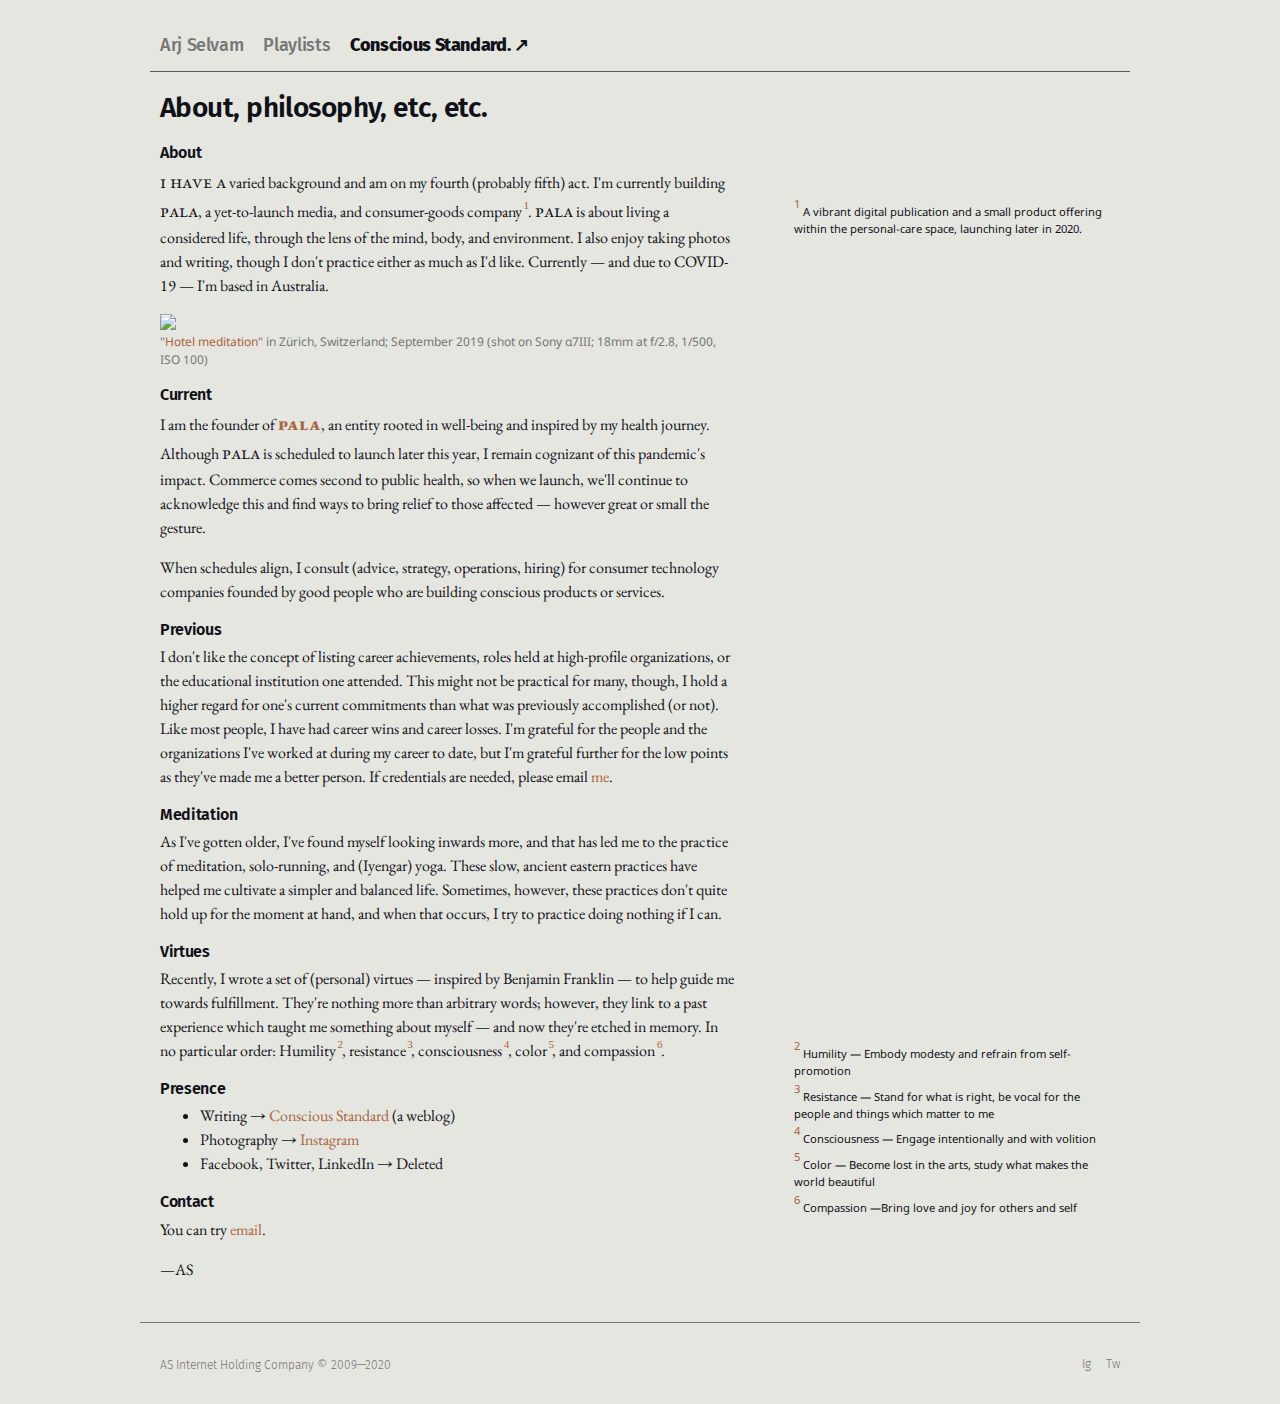
==== index.html @ a4d80524 "updated website June 2020 superscript tag v2" ====
<!DOCTYPE html>

<html>
    <head>
        <!-- Global site tag (gtag.js) - Google Analytics -->
        <script async src="https://www.googletagmanager.com/gtag/js?id=G-C7GZ02TD5Q"></script>
        <script>
            window.dataLayer = window.dataLayer || [];
            function gtag(){dataLayer.push(arguments);}
            gtag('js', new Date());
            gtag('config', 'G-C7GZ02TD5Q');
        </script>
        <meta charset="UTF-8">
        <meta name="viewport" content="width=device-width, initial-scale=1.0">
        <title>Arj Selvam — Business, Meditation, Travel, Documentation</title>
        <link rel="stylesheet" type="text/css" href="styles.css">
        <link href="https://fonts.googleapis.com/css?family=Fira+Sans:light, bold|Noto+Sans|EB+Garamond&display=swap" rel="stylesheet">
        <link rel="canonical" href="https://www.arjselvam.com/">
        <link rel="icon" type="image/png" href="favicon-16x16.png" sizes="16x16" />
        <link rel="icon" type="image/png" href="favicon-32x32.png" sizes="32x32" />
        <link rel="icon" type="image/ico" href="favicon.ico" />
        <link rel="shortcut icon" href="https://www.arjselvam.com/favicon.ico">
    </head>

    <body>
        <header>
            <div class="container">            
                <nav>
                    <a class="highlighted" href="index.html">Arj Selvam</a>
                    <a class="highlighted" href="playlists.html">Playlists</a>
                    <a href="https://www.consciousstandard.com/">Conscious Standard. ↗</a>
                </nav>
            </div>
        </header>

        <article class="container">
            <section>
                    <h1>
                        About, philosophy, etc, etc.
                    </h1> 
                    <h2>
                        About
                    </h2>      
                    <p>
                        <span class="newthought">i have a</span> varied background and am on my fourth (probably fifth) act. I'm currently building <span class="smallcaps">pala</span>, a yet-to-launch media, and consumer-goods company<label for="ref-sn-viv" class="margin-toggle sidenote-number"></label><input type="checkbox" id="ref-sn-viv" class="margin-toggle"/><span class="sidenote">A vibrant digital publication and a small product offering within the personal-care space, launching later in 2020.</span>. <span class="smallcaps">pala</span> is about living a considered life, through the lens of the mind, body, and environment. I also enjoy taking photos and writing, though I don't practice either as much as I'd like. Currently — and due to COVID-19 — I'm based in Australia.</p>
                    <p>
                        <div class="aboutimage">
                            <img src="images/A7300569.jpg">
                            <br>
                            <small class="caption">"<a href="https://youtu.be/ZL00UHZTMcU" target="_blank">Hotel meditation</a>" in Zürich, Switzerland; September 2019 (shot on Sony α7III; 18mm at f/2.8, 1/500, ISO 100)</small>
                        </div>
                    </p>
                    <h2>
                        Current
                    </h2>
                    <p>
                        I am the founder of <b><a href="https://www.instagram.com/palasystem/"><span class="smallcaps">pala</span></a></b>, an entity rooted in well-being and inspired by my health journey. Although <span class="smallcaps">pala</span> is scheduled to launch later this year, I remain cognizant of this pandemic's impact. Commerce comes second to public health, so when we launch, we'll continue to acknowledge this and find ways to bring relief to those affected — however great or small the gesture. 
                    </p>
                    <p>
                        When schedules align, I consult (advice, strategy, operations, hiring) for consumer technology companies founded by good people who are building conscious products or services.    
                    </p>
                    <h2>
                        Previous
                    </h2>
                    <p>
                        I don't like the concept of listing career achievements, roles held at high-profile organizations, or the educational institution one attended. This might not be practical for many, though, I hold a higher regard for one's current commitments than what was previously accomplished (or not). Like most people, I have had career wins and career losses. I'm grateful for the people and the organizations I've worked at during my career to date, but I'm grateful further for the low points as they've made me a better person. If credentials are needed, please email <a href="mailto:arj+cv@arjselvam.com">me</a>.
                    </p>
                    <h2>
                        Meditation
                    </h2>
                    <p>
                        As I've gotten older, I've found myself looking inwards more, and that has led me to the practice of meditation, solo-running, and (Iyengar) yoga. These slow, ancient eastern practices have helped me cultivate a simpler and balanced life. Sometimes, however, these practices don't quite hold up for the moment at hand, and when that occurs, I try to practice doing nothing if I can.
                    </p>
                    <h2>
                        Virtues
                    </h2>
                    <p>
                        Recently, I wrote a set of (personal) virtues — inspired by Benjamin Franklin — to help guide me towards fulfillment. They're nothing more than arbitrary words; however, they link to a past experience which taught me something about myself — and now they're etched in memory. In no particular order: Humility<label for="ref-sn-viv" class="margin-toggle sidenote-number"></label><input type="checkbox" id="ref-sn-viv" class="margin-toggle"/><span class="sidenote">Humility — Embody modesty and refrain from self-promotion</span>, resistance<label for="ref-sn-viv" class="margin-toggle sidenote-number"></label><input type="checkbox" id="ref-sn-viv" class="margin-toggle"/><span class="sidenote">Resistance — Stand for what is right, be vocal for the people and things which matter to me</span>, consciousness<label for="ref-sn-viv" class="margin-toggle sidenote-number"></label><input type="checkbox" id="ref-sn-viv" class="margin-toggle"/><span class="sidenote">Consciousness — Engage intentionally and with volition</span>, color<label for="ref-sn-viv" class="margin-toggle sidenote-number"></label><input type="checkbox" id="ref-sn-viv" class="margin-toggle"/><span class="sidenote">Color — Become lost in the arts, study what makes the world beautiful</span>, and compassion<label for="ref-sn-viv" class="margin-toggle sidenote-number"></label><input type="checkbox" id="ref-sn-viv" class="margin-toggle"/><span class="sidenote">Compassion —Bring love and joy for others and self</span>.
                    </p>
                    <h2>
                        Presence
                    </h2>
                    <p>
                        
                        <ul>
                            <li>
                                Writing → <a href="https://consciousstandard.com/">Conscious Standard</a> (a weblog)
                            </li>
                            <li>
                                Photography → <a href="https://www.instagram.com/arj.s">Instagram</a>
                            </li>
                            <li>
                                Facebook, Twitter, LinkedIn → Deleted
                            </li>
                        </ul>
                    </p>
                    <h2>
                        Contact
                    </h2>
                    <p>
                        You can try <a href="mailto:arj@arjselvam.com">email</a>.
                    </p>
                    <p>
                        —AS
                    </p>
                        <br>
                    </p>
            </section>
        </article>
        <footer class="container">
            <p>
                AS Internet Holding Company <span class="copyright">&copy;</span> 2009—2020
            </p>
            <nav>
                <a href="https://www.instagram.com/arj.s/">Ig</a>
                <a href="https://twitter.com/pala_system">Tw</a>
            </nav>
        </footer>
    </body>
</html>
---- styles.css ----
body {
    font-family: 'EB Garamond', serif;
    font-size: 16px;
    font-weight: light;
    color: #111118;
    line-height: 1.5;
    background-color: #e5e6e0;
    /* display: inline-block; */
    text-align: left;
    counter-reset: sidenote-counter; 
}

header .container {
    display: flex;
    /* flex-direction: column; */
    justify-content: space-between;
    align-items: center;
    font-family: -apple-system, BlinkMacSystemFont, "Segoe UI", "Roboto", "Oxygen", "Ubuntu", "Cantarell", "Fira Sans", "Droid Sans", "Helvetica Neue", sans-serif;
    font-size: 18px;
    color: #767676;
    padding: 0px 20px 12px 0px;
    max-width: 960px;
    margin-left: auto;  
    margin-right: auto;
    text-decoration: none;
    /* text-transform: uppercase; */
    border-bottom: solid 1px #58585D; 
}

.container {
    padding-left: 20px;
    padding-right: 20px;
    max-width: 960px;
    margin-left: auto;  
    margin-right: auto; 
}

/* header h1 {
    font-family: 'Noto Serif', serif;
    font-size: 28px;
    /* text-transform: uppercase; */

nav .highlighted {
    color: #767676;
    font-weight: 500;
}


header nav a {
    /* font-family: 'Fira Sans', sans-serif; */
    text-decoration: none;
    font-family: -apple-system, BlinkMacSystemFont, "Segoe UI", "Roboto", "Oxygen", "Ubuntu", "Cantarell", "Fira Sans", "Droid Sans", "Helvetica Neue", sans-serif;
    font-weight: 800;
    font-size: 18px;
    letter-spacing: -0.02em;
    line-height: 1.2;
    -webkit-font-smoothing: antialiased;
    /* text-transform: uppercase; */
    color: #111118;
    margin-left: 10px;
    margin-right: 5px;
}

header nav a:hover, a:visited {
    text-decoration: none;
    border-bottom: solid 2px #A9653C; 
}

br {
    line-height: 50%;
 }

section > * {
    width: 60%;
}

h1 {
    font-family: -apple-system, BlinkMacSystemFont, "Segoe UI", "Roboto", "Oxygen", "Ubuntu", "Cantarell", "Fira Sans", "Droid Sans", "Helvetica Neue", sans-serif;
    font-weight: 600;
    font-size: 28px;
    letter-spacing: -0.02em;
    line-height: 1.2;
}

h2 {
    font-family: -apple-system, BlinkMacSystemFont, "Segoe UI", "Roboto", "Oxygen", "Ubuntu", "Cantarell", "Fira Sans", "Droid Sans", "Helvetica Neue", sans-serif;
    font-weight: 600;
    font-size: 16px;
    letter-spacing: -0.02em;
    line-height: 1.2;
    margin-bottom: -10px;
}

h3 {
    font-family: -apple-system, BlinkMacSystemFont, "Segoe UI", "Roboto", "Oxygen", "Ubuntu", "Cantarell", "Fira Sans", "Droid Sans", "Helvetica Neue", sans-serif;
    font-weight: 600;
    font-size: 16px;
    letter-spacing: -0.02em;
    line-height: 1.2;
}

section a {
    text-decoration: none;
    color: #A9653C; 
}

section a:hover {
        border-bottom: solid 2px #A9653C; 
}

.sidenote a:hover {
         border-bottom: solid 1px #A9653C; 
}

/* Caption, sidenotes, margin notes, figures */

img {
    max-width: 98%;
    /* box-shadow: 0 4px 8px 0 rgba(0, 0, 0, 0.2); */
}

.aboutimage img {
    margin-bottom: 3px;
}

.quote {
    font-family: 'Noto Sans', sans-serif; 
    font-size: .7rem;
    line-height: .9;
    vertical-align: baseline;
    color: #767676;
}

/* .aboutimage {
    max-width: 65%;
} */

.caption {
        font-family: 'Noto Sans', sans-serif; 
        font-size: .75rem;
        line-height: 1.5;
        vertical-align: baseline;
        color: #767676;
}

.sidenote,
.marginnote {
    float: right;
    clear: right;
    margin-right: -65%;
    width: 55%;
    margin-top: 7px;
    margin-bottom: 0;
    padding-bottom: 2px;
    font-family: 'Noto Sans', sans-serif; 
    font-size: .7rem;
    line-height: 1.5;
    vertical-align: baseline;
    position: relative; 
}

.sidenote-number {
    counter-increment: sidenote-counter; 
}

.sidenote-number:after,
.sidenote:before {
    font-family: 'Noto Serif', serif;
    color: #A9653C; 
    position: relative;
    vertical-align: baseline; 
}

.sidenote-number:after {
    content: counter(sidenote-counter);
    font-size: .7rem;
    top: -0.5rem;
    left: 0.1rem; 
}

.sidenote:before {
    content: counter(sidenote-counter) " ";
    font-family: 'Noto Sans', sans-serif; 
    font-size: .7rem;
    top: -0.5rem; 
}

blockquote .sidenote,
blockquote .marginnote {
    margin-right: -82%;
    min-width: 59%;
    text-align: left; 
}

div.fullwidth {
    width: 100%;
    max-width: 960px;
}

.fullwidth {
    max-width: 90%;
    clear:both; 
}

span.newthought {
    font-variant: small-caps;
    font-size: 1.2em; 
}

span.smallcaps {
    font-variant: small-caps;
    font-size: 1.2em; 
}

input.margin-toggle {
    display: none; 
}

label.sidenote-number {
    display: inline; 
}

label.margin-toggle:not(.sidenote-number) {
    display: none; 
}

/*  Playlist */

.month {
    display: flex;
    flex-direction: column;
    justify-content: space-between;
    align-items: center;
    margin-top: 25px;
}

.music h3 {
    color: #767676;
}

.artwork img {
    max-width:  360px;
    margin-bottom: -5px;
    box-shadow: 0 4px 8px 0 rgba(0, 0, 0, 0.2);
}

.summary {
    max-width: 400px;
    margin-top:  -5px;
}

.tracklist {
    font-size: .7rem;
    line-height: 1;
    vertical-align: baseline;
    margin-top: 12px;
    margin-bottom: 7px;
    box-shadow: 0 4px 8px 0 rgba(0, 0, 0, 0.2);
}

/* Footer */

footer {
    overflow: hidden;
    font-family: 'Fira Sans', sans-serif;
    font-size: 12px;
    font-weight: 300;
    color: #767676;
    border-top: solid 1px #767676;  
    padding-top:20px;
    padding-bottom: 10px;
}

footer p {
    float: left;
}

footer nav {
    float:right;
    margin-top: 12px;
}

footer nav a {
    text-decoration: none;
    color: #767676;
    margin-left: 12px;
}

footer nav a:hover {
    border-bottom: solid 2px #A9653C;
    padding-bottom: 1px;
}

footer .copyright {
    font-size: 13px;
}

/* Media queries for mobile */

@media (max-width: 480px) {

header .container {
    justify-content: flex-start;
    padding: 0 20px 12px 10px;
}

header nav a {        
    font-size: 16px;
    margin-left: 10px;    
}

h1 {
    font-size: 16px;
}

h2 {
    font-size: 16px;
}

h3 {
    font-size: 16px;
}

section > * {
    width: 100%;
}

.sidenote,
.marginnote {
    display: none;
}

br {
    line-height: 30%;
 }

 .artwork img {
    margin-bottom: -12px;
}

.caption {
    font-size: .7rem;
    line-height: 1;
    vertical-align: baseline;
    color: #767676;
}

}
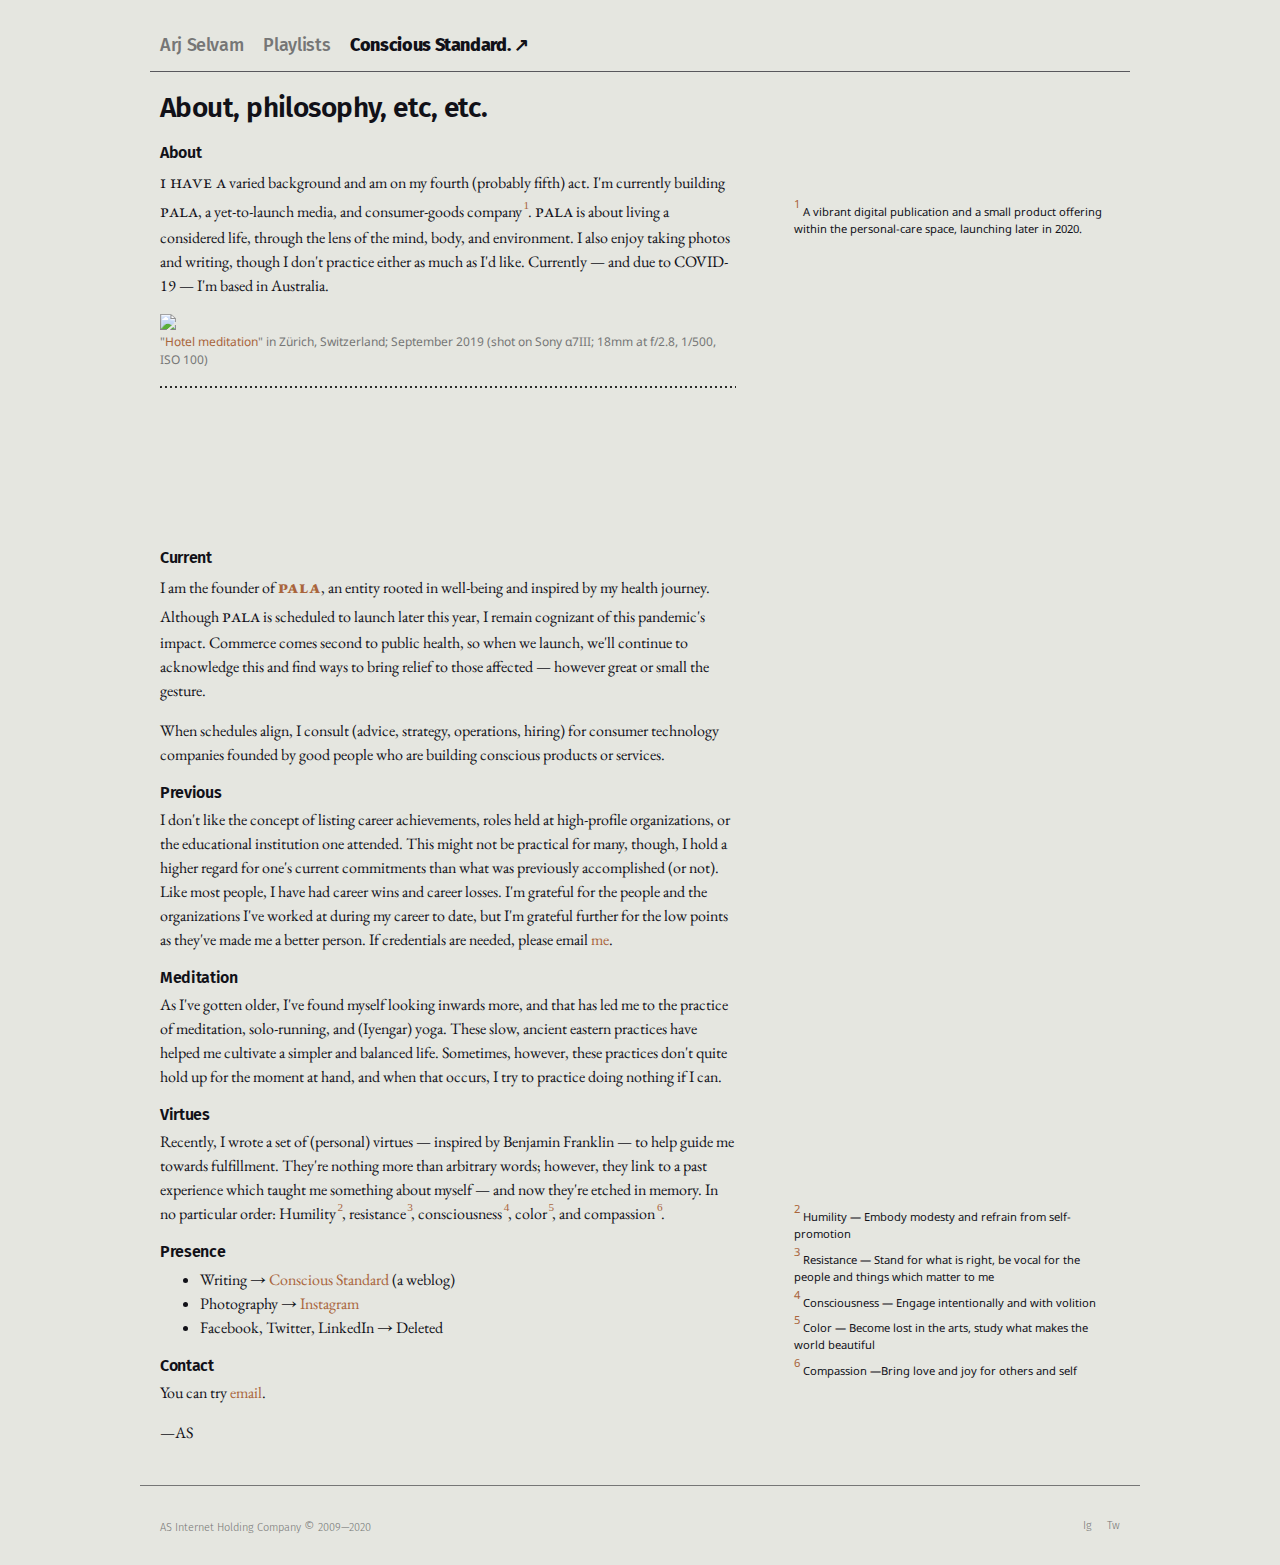
==== commit 0eb40444: "updated website June 22, svg" ====
--- a/index.html
+++ b/index.html
@@ -50,6 +50,7 @@
                             <small class="caption">"<a href="https://youtu.be/ZL00UHZTMcU" target="_blank">Hotel meditation</a>" in Zürich, Switzerland; September 2019 (shot on Sony α7III; 18mm at f/2.8, 1/500, ISO 100)</small>
                         </div>
                     </p>
+                    <svg class="nav-svg"><line x1="1" x2="1250" y1="2" y2="2" stroke="#000000" stroke-width="2.2" stroke-linecap="round" stroke-dasharray="0.00001, 5"/></svg>
                     <h2>
                         Current
                     </h2>
--- a/styles.css
+++ b/styles.css
@@ -263,7 +263,7 @@
 footer {
     overflow: hidden;
     font-family: 'Fira Sans', sans-serif;
-    font-size: 12px;
+    font-size: 11px;
     font-weight: 300;
     color: #767676;
     border-top: solid 1px #767676;  
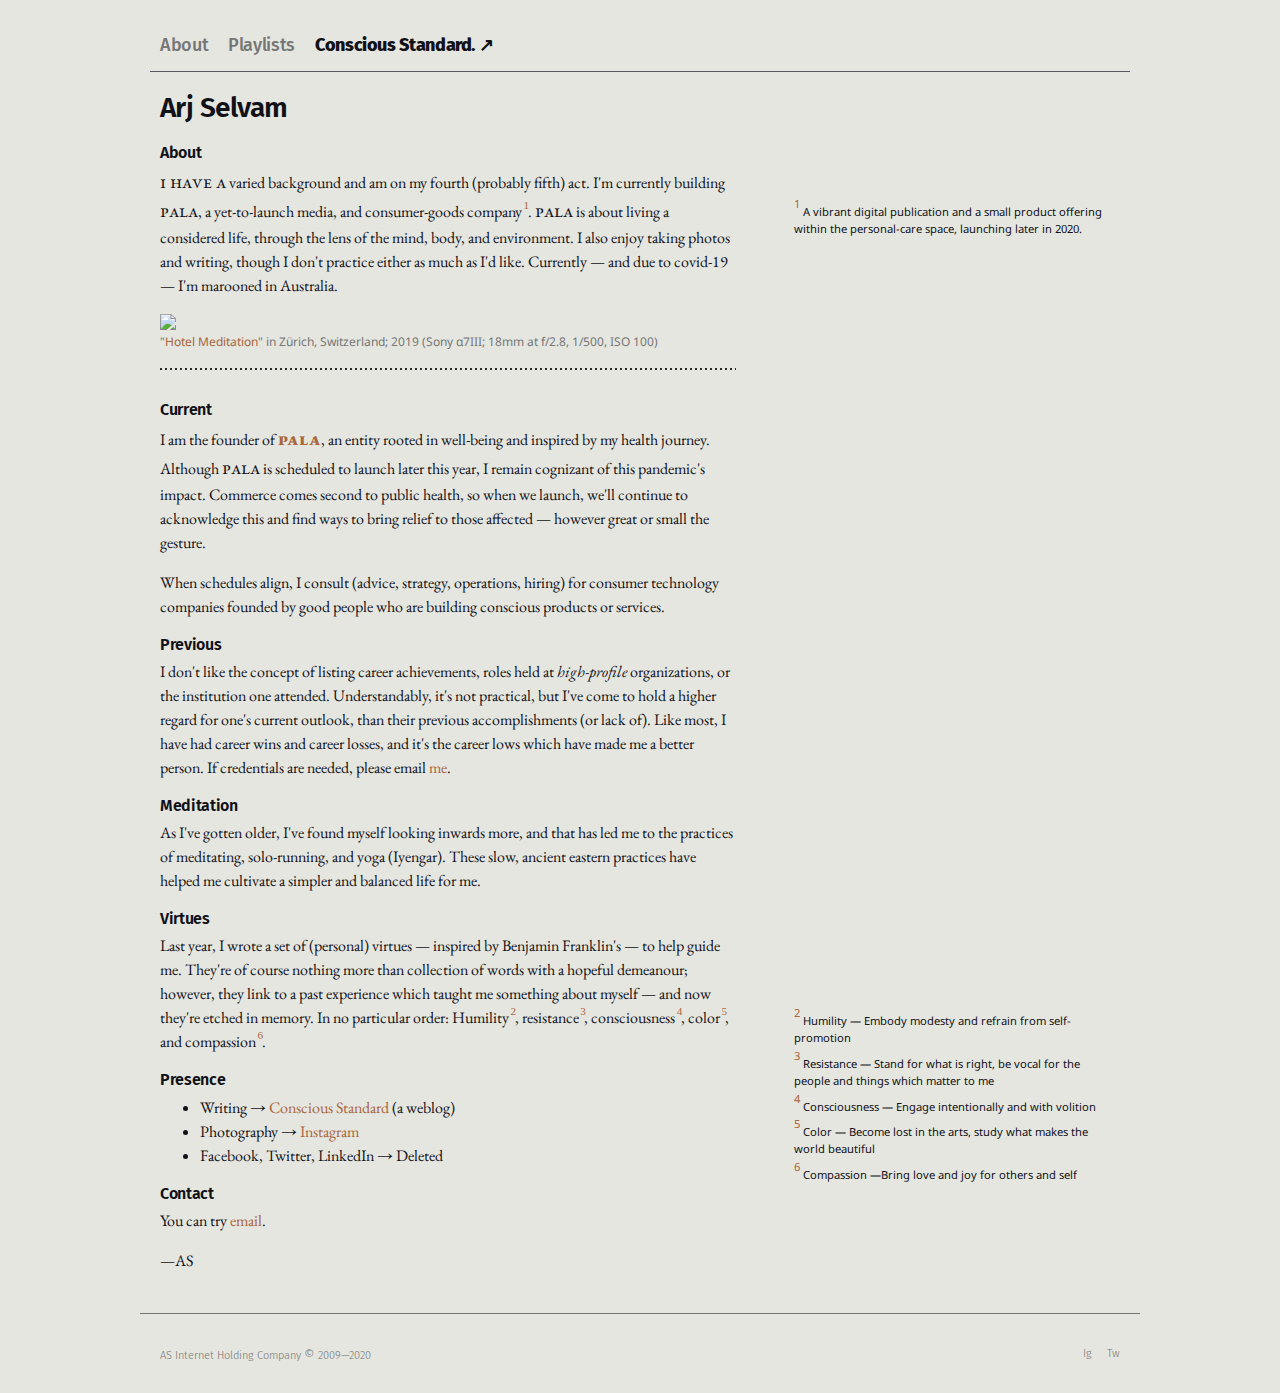
==== commit 5c1322ed: "updated website June 22, nav" ====
--- a/index.html
+++ b/index.html
@@ -26,7 +26,7 @@
         <header>
             <div class="container">            
                 <nav>
-                    <a class="highlighted" href="index.html">Arj Selvam</a>
+                    <a class="highlighted" href="index.html">About</a>
                     <a class="highlighted" href="playlists.html">Playlists</a>
                     <a href="https://www.consciousstandard.com/">Conscious Standard. ↗</a>
                 </nav>
@@ -36,18 +36,18 @@
         <article class="container">
             <section>
                     <h1>
-                        About, philosophy, etc, etc.
+                        Arj Selvam
                     </h1> 
                     <h2>
                         About
                     </h2>      
                     <p>
-                        <span class="newthought">i have a</span> varied background and am on my fourth (probably fifth) act. I'm currently building <span class="smallcaps">pala</span>, a yet-to-launch media, and consumer-goods company<label for="ref-sn-viv" class="margin-toggle sidenote-number"></label><input type="checkbox" id="ref-sn-viv" class="margin-toggle"/><span class="sidenote">A vibrant digital publication and a small product offering within the personal-care space, launching later in 2020.</span>. <span class="smallcaps">pala</span> is about living a considered life, through the lens of the mind, body, and environment. I also enjoy taking photos and writing, though I don't practice either as much as I'd like. Currently — and due to COVID-19 — I'm based in Australia.</p>
+                        <span class="newthought">i have a</span> varied background and am on my fourth (probably fifth) act. I'm currently building <span class="smallcaps">pala</span>, a yet-to-launch media, and consumer-goods company<label for="ref-sn-viv" class="margin-toggle sidenote-number"></label><input type="checkbox" id="ref-sn-viv" class="margin-toggle"/><span class="sidenote">A vibrant digital publication and a small product offering within the personal-care space, launching later in 2020.</span>. <span class="smallcaps">pala</span> is about living a considered life, through the lens of the mind, body, and environment. I also enjoy taking photos and writing, though I don't practice either as much as I'd like. Currently — and due to covid-19 — I'm marooned in Australia.</p>
                     <p>
                         <div class="aboutimage">
                             <img src="images/A7300569.jpg">
                             <br>
-                            <small class="caption">"<a href="https://youtu.be/ZL00UHZTMcU" target="_blank">Hotel meditation</a>" in Zürich, Switzerland; September 2019 (shot on Sony α7III; 18mm at f/2.8, 1/500, ISO 100)</small>
+                            <small class="caption">"<a href="https://youtu.be/ZL00UHZTMcU" target="_blank">Hotel Meditation</a>" in Zürich, Switzerland; 2019 (Sony α7III; 18mm at f/2.8, 1/500, ISO 100)</small>
                         </div>
                     </p>
                     <svg class="nav-svg"><line x1="1" x2="1250" y1="2" y2="2" stroke="#000000" stroke-width="2.2" stroke-linecap="round" stroke-dasharray="0.00001, 5"/></svg>
@@ -64,19 +64,19 @@
                         Previous
                     </h2>
                     <p>
-                        I don't like the concept of listing career achievements, roles held at high-profile organizations, or the educational institution one attended. This might not be practical for many, though, I hold a higher regard for one's current commitments than what was previously accomplished (or not). Like most people, I have had career wins and career losses. I'm grateful for the people and the organizations I've worked at during my career to date, but I'm grateful further for the low points as they've made me a better person. If credentials are needed, please email <a href="mailto:arj+cv@arjselvam.com">me</a>.
+                        I don't like the concept of listing career achievements, roles held at <em>high-profile</em> organizations, or the institution one attended. Understandably, it's not practical, but I've come to hold a higher regard for one's current outlook, than their previous accomplishments (or lack of). Like most, I have had career wins and career losses, and it's the career lows which have made me a better person. If credentials are needed, please email <a href="mailto:arj+cv@arjselvam.com">me</a>.
                     </p>
                     <h2>
                         Meditation
                     </h2>
                     <p>
-                        As I've gotten older, I've found myself looking inwards more, and that has led me to the practice of meditation, solo-running, and (Iyengar) yoga. These slow, ancient eastern practices have helped me cultivate a simpler and balanced life. Sometimes, however, these practices don't quite hold up for the moment at hand, and when that occurs, I try to practice doing nothing if I can.
+                        As I've gotten older, I've found myself looking inwards more, and that has led me to the practices of meditating, solo-running, and yoga (Iyengar). These slow, ancient eastern practices have helped me cultivate a simpler and balanced life  for me.
                     </p>
                     <h2>
                         Virtues
                     </h2>
                     <p>
-                        Recently, I wrote a set of (personal) virtues — inspired by Benjamin Franklin — to help guide me towards fulfillment. They're nothing more than arbitrary words; however, they link to a past experience which taught me something about myself — and now they're etched in memory. In no particular order: Humility<label for="ref-sn-viv" class="margin-toggle sidenote-number"></label><input type="checkbox" id="ref-sn-viv" class="margin-toggle"/><span class="sidenote">Humility — Embody modesty and refrain from self-promotion</span>, resistance<label for="ref-sn-viv" class="margin-toggle sidenote-number"></label><input type="checkbox" id="ref-sn-viv" class="margin-toggle"/><span class="sidenote">Resistance — Stand for what is right, be vocal for the people and things which matter to me</span>, consciousness<label for="ref-sn-viv" class="margin-toggle sidenote-number"></label><input type="checkbox" id="ref-sn-viv" class="margin-toggle"/><span class="sidenote">Consciousness — Engage intentionally and with volition</span>, color<label for="ref-sn-viv" class="margin-toggle sidenote-number"></label><input type="checkbox" id="ref-sn-viv" class="margin-toggle"/><span class="sidenote">Color — Become lost in the arts, study what makes the world beautiful</span>, and compassion<label for="ref-sn-viv" class="margin-toggle sidenote-number"></label><input type="checkbox" id="ref-sn-viv" class="margin-toggle"/><span class="sidenote">Compassion —Bring love and joy for others and self</span>.
+                        Last year, I wrote a set of (personal) virtues — inspired by Benjamin Franklin's — to help guide me. They're of course nothing more than collection of words with a hopeful demeanour; however, they link to a past experience which taught me something about myself — and now they're etched in memory. In no particular order: Humility<label for="ref-sn-viv" class="margin-toggle sidenote-number"></label><input type="checkbox" id="ref-sn-viv" class="margin-toggle"/><span class="sidenote">Humility — Embody modesty and refrain from self-promotion</span>, resistance<label for="ref-sn-viv" class="margin-toggle sidenote-number"></label><input type="checkbox" id="ref-sn-viv" class="margin-toggle"/><span class="sidenote">Resistance — Stand for what is right, be vocal for the people and things which matter to me</span>, consciousness<label for="ref-sn-viv" class="margin-toggle sidenote-number"></label><input type="checkbox" id="ref-sn-viv" class="margin-toggle"/><span class="sidenote">Consciousness — Engage intentionally and with volition</span>, color<label for="ref-sn-viv" class="margin-toggle sidenote-number"></label><input type="checkbox" id="ref-sn-viv" class="margin-toggle"/><span class="sidenote">Color — Become lost in the arts, study what makes the world beautiful</span>, and compassion<label for="ref-sn-viv" class="margin-toggle sidenote-number"></label><input type="checkbox" id="ref-sn-viv" class="margin-toggle"/><span class="sidenote">Compassion —Bring love and joy for others and self</span>.
                     </p>
                     <h2>
                         Presence
--- a/styles.css
+++ b/styles.css
@@ -115,7 +115,7 @@
 /* Caption, sidenotes, margin notes, figures */
 
 img {
-    max-width: 98%;
+    max-width: 66.667%;
     /* box-shadow: 0 4px 8px 0 rgba(0, 0, 0, 0.2); */
 }
 
@@ -141,6 +141,10 @@
         line-height: 1.5;
         vertical-align: baseline;
         color: #767676;
+}
+
+svg {
+    height: 20px;
 }
 
 .sidenote,
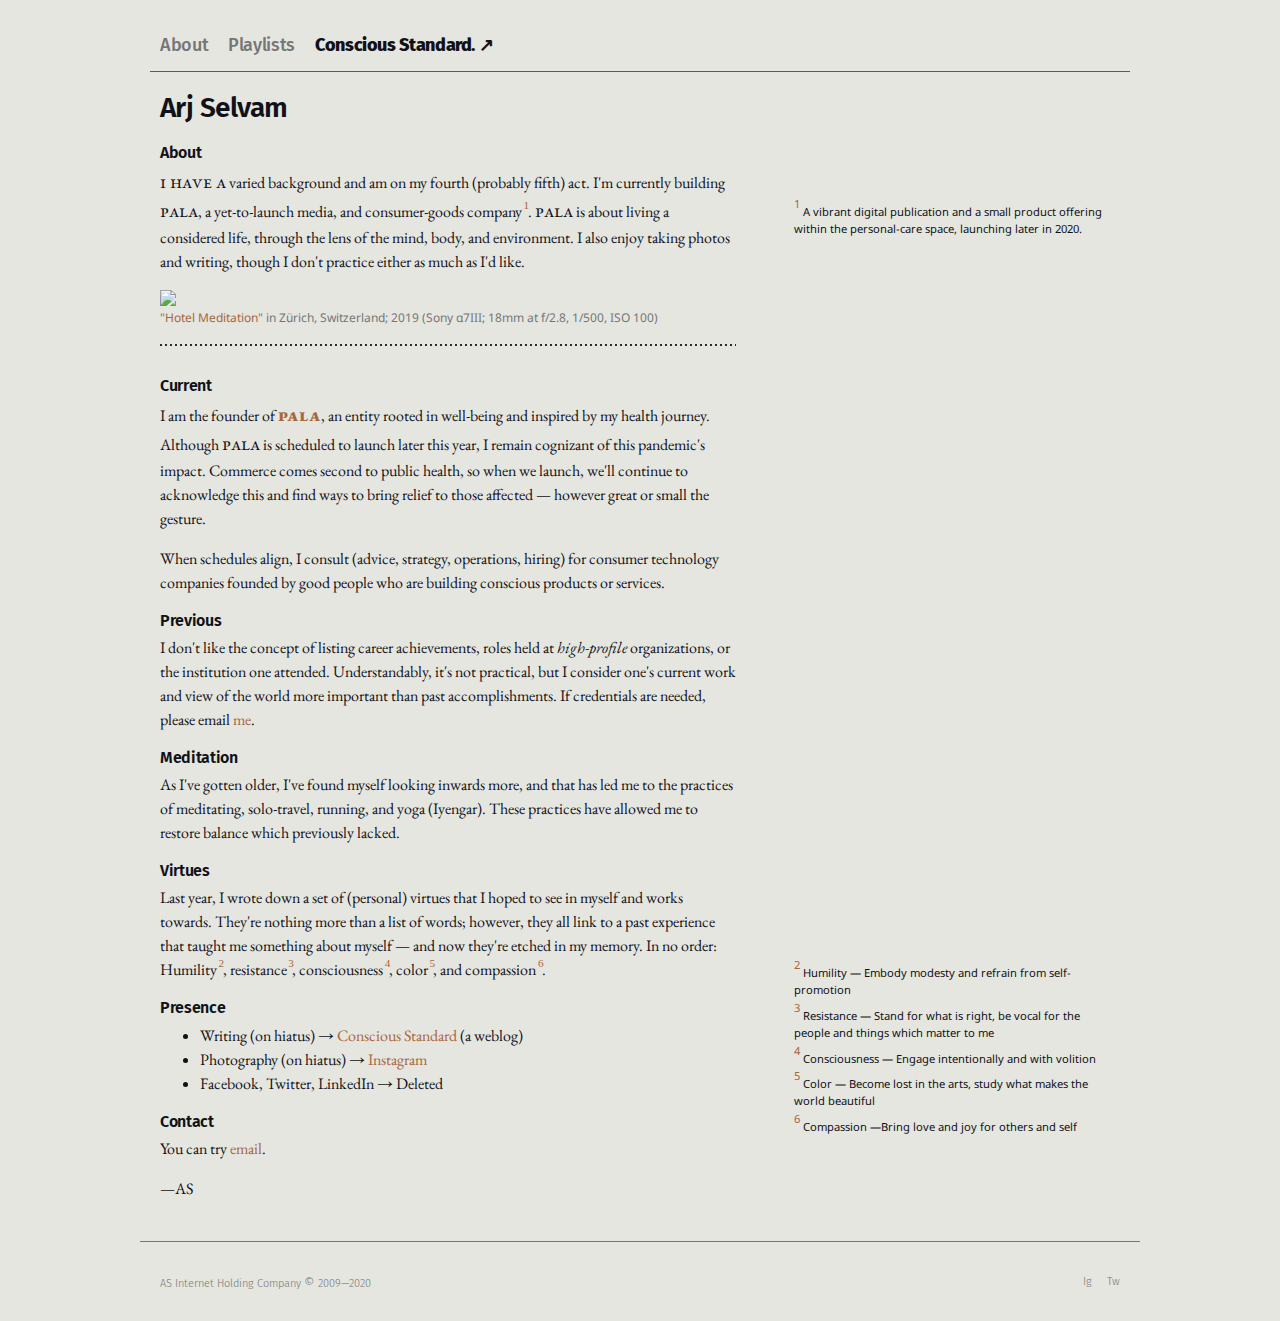
==== commit 817b5d0c: "updated website bio July 23" ====
--- a/index.html
+++ b/index.html
@@ -42,10 +42,10 @@
                         About
                     </h2>      
                     <p>
-                        <span class="newthought">i have a</span> varied background and am on my fourth (probably fifth) act. I'm currently building <span class="smallcaps">pala</span>, a yet-to-launch media, and consumer-goods company<label for="ref-sn-viv" class="margin-toggle sidenote-number"></label><input type="checkbox" id="ref-sn-viv" class="margin-toggle"/><span class="sidenote">A vibrant digital publication and a small product offering within the personal-care space, launching later in 2020.</span>. <span class="smallcaps">pala</span> is about living a considered life, through the lens of the mind, body, and environment. I also enjoy taking photos and writing, though I don't practice either as much as I'd like. Currently — and due to covid-19 — I'm marooned in Australia.</p>
+                        <span class="newthought">i have a</span> varied background and am on my fourth (probably fifth) act. I'm currently building <span class="smallcaps">pala</span>, a yet-to-launch media, and consumer-goods company<label for="ref-sn-viv" class="margin-toggle sidenote-number"></label><input type="checkbox" id="ref-sn-viv" class="margin-toggle"/><span class="sidenote">A vibrant digital publication and a small product offering within the personal-care space, launching later in 2020.</span>. <span class="smallcaps">pala</span> is about living a considered life, through the lens of the mind, body, and environment. I also enjoy taking photos and writing, though I don't practice either as much as I'd like.</p>
                     <p>
                         <div class="aboutimage">
-                            <img src="images/A7300569.jpg">
+                            <img src="images/A7300254-2.jpg">
                             <br>
                             <small class="caption">"<a href="https://youtu.be/ZL00UHZTMcU" target="_blank">Hotel Meditation</a>" in Zürich, Switzerland; 2019 (Sony α7III; 18mm at f/2.8, 1/500, ISO 100)</small>
                         </div>
@@ -64,19 +64,19 @@
                         Previous
                     </h2>
                     <p>
-                        I don't like the concept of listing career achievements, roles held at <em>high-profile</em> organizations, or the institution one attended. Understandably, it's not practical, but I've come to hold a higher regard for one's current outlook, than their previous accomplishments (or lack of). Like most, I have had career wins and career losses, and it's the career lows which have made me a better person. If credentials are needed, please email <a href="mailto:arj+cv@arjselvam.com">me</a>.
+                        I don't like the concept of listing career achievements, roles held at <em>high-profile</em> organizations, or the institution one attended. Understandably, it's not practical, but I consider one's current work and view of the world more important than past accomplishments. If credentials are needed, please email <a href="mailto:arj+cv@arjselvam.com">me</a>.
                     </p>
                     <h2>
                         Meditation
                     </h2>
                     <p>
-                        As I've gotten older, I've found myself looking inwards more, and that has led me to the practices of meditating, solo-running, and yoga (Iyengar). These slow, ancient eastern practices have helped me cultivate a simpler and balanced life  for me.
+                        As I've gotten older, I've found myself looking inwards more, and that has led me to the practices of meditating, solo-travel, running, and yoga (Iyengar). These practices have allowed me to restore balance which previously lacked.
                     </p>
                     <h2>
                         Virtues
                     </h2>
                     <p>
-                        Last year, I wrote a set of (personal) virtues — inspired by Benjamin Franklin's — to help guide me. They're of course nothing more than collection of words with a hopeful demeanour; however, they link to a past experience which taught me something about myself — and now they're etched in memory. In no particular order: Humility<label for="ref-sn-viv" class="margin-toggle sidenote-number"></label><input type="checkbox" id="ref-sn-viv" class="margin-toggle"/><span class="sidenote">Humility — Embody modesty and refrain from self-promotion</span>, resistance<label for="ref-sn-viv" class="margin-toggle sidenote-number"></label><input type="checkbox" id="ref-sn-viv" class="margin-toggle"/><span class="sidenote">Resistance — Stand for what is right, be vocal for the people and things which matter to me</span>, consciousness<label for="ref-sn-viv" class="margin-toggle sidenote-number"></label><input type="checkbox" id="ref-sn-viv" class="margin-toggle"/><span class="sidenote">Consciousness — Engage intentionally and with volition</span>, color<label for="ref-sn-viv" class="margin-toggle sidenote-number"></label><input type="checkbox" id="ref-sn-viv" class="margin-toggle"/><span class="sidenote">Color — Become lost in the arts, study what makes the world beautiful</span>, and compassion<label for="ref-sn-viv" class="margin-toggle sidenote-number"></label><input type="checkbox" id="ref-sn-viv" class="margin-toggle"/><span class="sidenote">Compassion —Bring love and joy for others and self</span>.
+                        Last year, I wrote down a set of (personal) virtues that I hoped to see in myself and works towards. They're nothing more than a list of words; however, they all link to a past experience that taught me something about myself — and now they're etched in my memory. In no order: Humility<label for="ref-sn-viv" class="margin-toggle sidenote-number"></label><input type="checkbox" id="ref-sn-viv" class="margin-toggle"/><span class="sidenote">Humility — Embody modesty and refrain from self-promotion</span>, resistance<label for="ref-sn-viv" class="margin-toggle sidenote-number"></label><input type="checkbox" id="ref-sn-viv" class="margin-toggle"/><span class="sidenote">Resistance — Stand for what is right, be vocal for the people and things which matter to me</span>, consciousness<label for="ref-sn-viv" class="margin-toggle sidenote-number"></label><input type="checkbox" id="ref-sn-viv" class="margin-toggle"/><span class="sidenote">Consciousness — Engage intentionally and with volition</span>, color<label for="ref-sn-viv" class="margin-toggle sidenote-number"></label><input type="checkbox" id="ref-sn-viv" class="margin-toggle"/><span class="sidenote">Color — Become lost in the arts, study what makes the world beautiful</span>, and compassion<label for="ref-sn-viv" class="margin-toggle sidenote-number"></label><input type="checkbox" id="ref-sn-viv" class="margin-toggle"/><span class="sidenote">Compassion —Bring love and joy for others and self</span>.
                     </p>
                     <h2>
                         Presence
@@ -85,10 +85,10 @@
                         
                         <ul>
                             <li>
-                                Writing → <a href="https://consciousstandard.com/">Conscious Standard</a> (a weblog)
+                                Writing (on hiatus) → <a href="https://consciousstandard.com/">Conscious Standard</a> (a weblog)
                             </li>
                             <li>
-                                Photography → <a href="https://www.instagram.com/arj.s">Instagram</a>
+                                Photography (on hiatus) → <a href="https://www.instagram.com/arj.s">Instagram</a>
                             </li>
                             <li>
                                 Facebook, Twitter, LinkedIn → Deleted
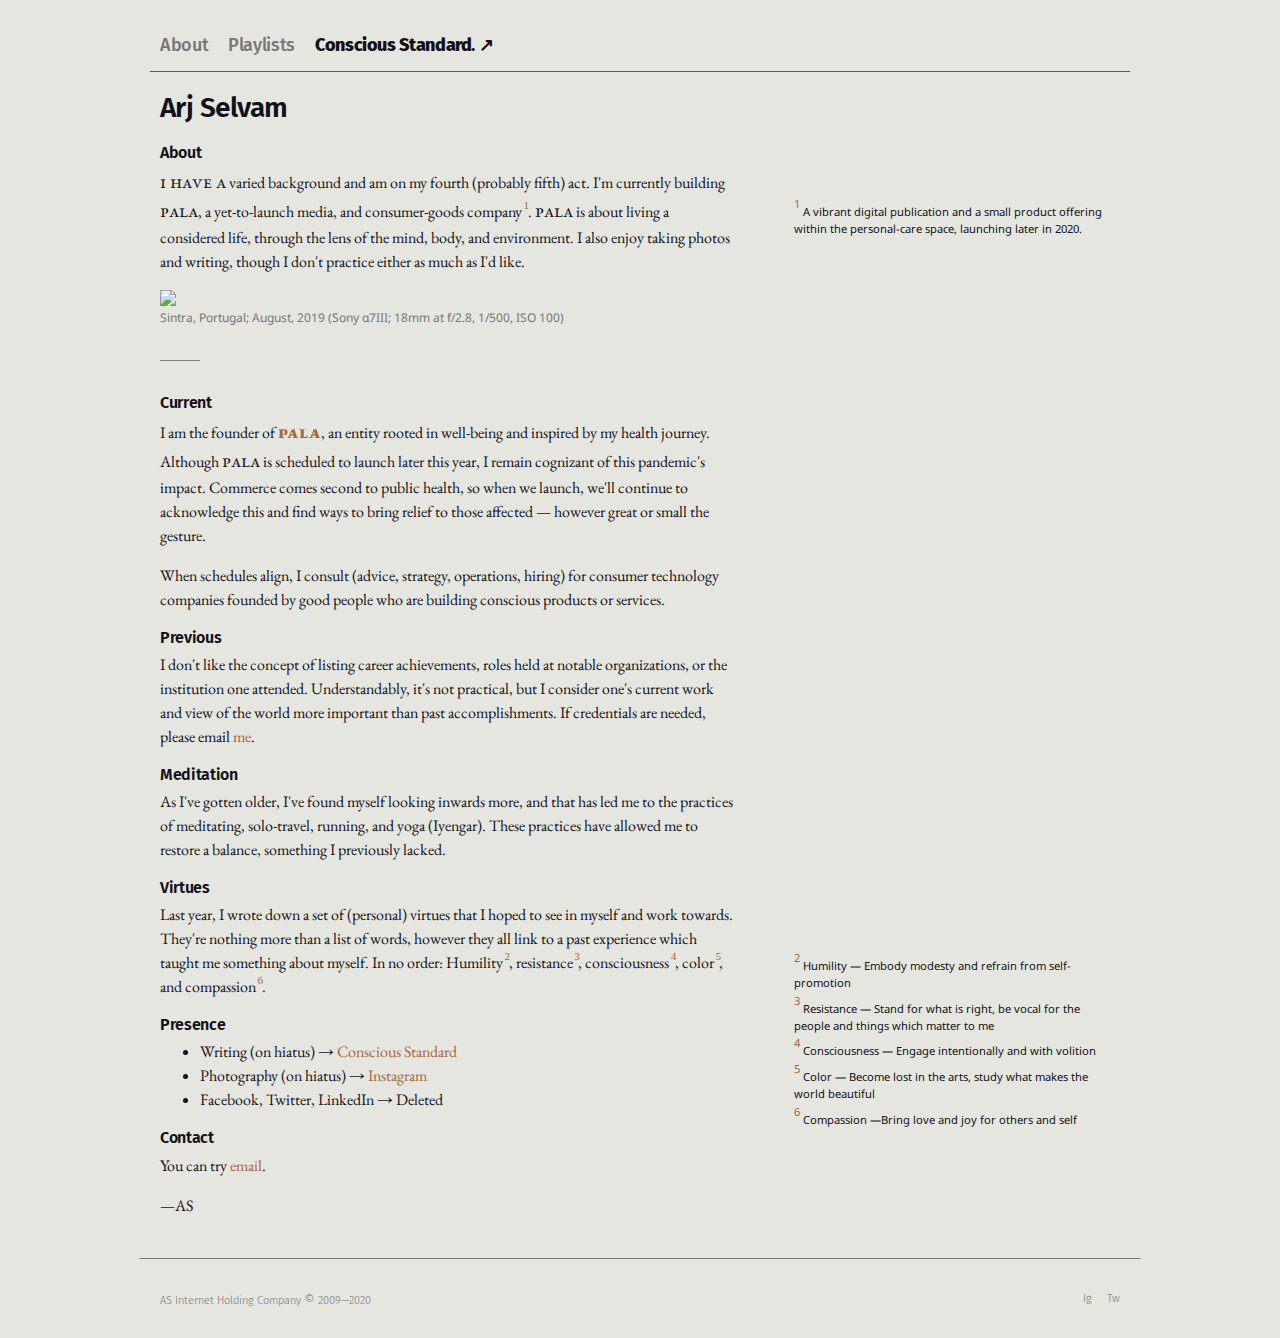
==== commit 12e2345d: "updated website bio July 27" ====
--- a/index.html
+++ b/index.html
@@ -47,10 +47,12 @@
                         <div class="aboutimage">
                             <img src="images/A7300254-2.jpg">
                             <br>
-                            <small class="caption">"<a href="https://youtu.be/ZL00UHZTMcU" target="_blank">Hotel Meditation</a>" in Zürich, Switzerland; 2019 (Sony α7III; 18mm at f/2.8, 1/500, ISO 100)</small>
+                            <small class="caption">Sintra, Portugal; August, 2019 (Sony α7III; 18mm at f/2.8, 1/500, ISO 100)</small>
+                            <!-- <small class="caption">"<a href="https://youtu.be/ZL00UHZTMcU" target="_blank">Hotel Meditation</a>" in Zürich, Switzerland; 2019 (Sony α7III; 18mm at f/2.8, 1/500, ISO 100)</small> -->
                         </div>
                     </p>
-                    <svg class="nav-svg"><line x1="1" x2="1250" y1="2" y2="2" stroke="#000000" stroke-width="2.2" stroke-linecap="round" stroke-dasharray="0.00001, 5"/></svg>
+                    <!-- <svg class="nav-svg"><line x1="1" x2="1250" y1="2" y2="2" stroke="#000000" stroke-width="2.2" stroke-linecap="round" stroke-dasharray="0.00001, 5"/></svg> -->
+                    <hr class="short">
                     <h2>
                         Current
                     </h2>
@@ -64,19 +66,19 @@
                         Previous
                     </h2>
                     <p>
-                        I don't like the concept of listing career achievements, roles held at <em>high-profile</em> organizations, or the institution one attended. Understandably, it's not practical, but I consider one's current work and view of the world more important than past accomplishments. If credentials are needed, please email <a href="mailto:arj+cv@arjselvam.com">me</a>.
+                        I don't like the concept of listing career achievements, roles held at notable organizations, or the institution one attended. Understandably, it's not practical, but I consider one's current work and view of the world more important than past accomplishments. If credentials are needed, please email <a href="mailto:arj+cv@arjselvam.com">me</a>.
                     </p>
                     <h2>
                         Meditation
                     </h2>
                     <p>
-                        As I've gotten older, I've found myself looking inwards more, and that has led me to the practices of meditating, solo-travel, running, and yoga (Iyengar). These practices have allowed me to restore balance which previously lacked.
+                        As I've gotten older, I've found myself looking inwards more, and that has led me to the practices of meditating, solo-travel, running, and yoga (Iyengar). These practices have allowed me to restore a balance, something I previously lacked.
                     </p>
                     <h2>
                         Virtues
                     </h2>
                     <p>
-                        Last year, I wrote down a set of (personal) virtues that I hoped to see in myself and works towards. They're nothing more than a list of words; however, they all link to a past experience that taught me something about myself — and now they're etched in my memory. In no order: Humility<label for="ref-sn-viv" class="margin-toggle sidenote-number"></label><input type="checkbox" id="ref-sn-viv" class="margin-toggle"/><span class="sidenote">Humility — Embody modesty and refrain from self-promotion</span>, resistance<label for="ref-sn-viv" class="margin-toggle sidenote-number"></label><input type="checkbox" id="ref-sn-viv" class="margin-toggle"/><span class="sidenote">Resistance — Stand for what is right, be vocal for the people and things which matter to me</span>, consciousness<label for="ref-sn-viv" class="margin-toggle sidenote-number"></label><input type="checkbox" id="ref-sn-viv" class="margin-toggle"/><span class="sidenote">Consciousness — Engage intentionally and with volition</span>, color<label for="ref-sn-viv" class="margin-toggle sidenote-number"></label><input type="checkbox" id="ref-sn-viv" class="margin-toggle"/><span class="sidenote">Color — Become lost in the arts, study what makes the world beautiful</span>, and compassion<label for="ref-sn-viv" class="margin-toggle sidenote-number"></label><input type="checkbox" id="ref-sn-viv" class="margin-toggle"/><span class="sidenote">Compassion —Bring love and joy for others and self</span>.
+                        Last year, I wrote down a set of (personal) virtues that I hoped to see in myself and work towards. They're nothing more than a list of words, however they all link to a past experience which taught me something about myself. In no order: Humility<label for="ref-sn-viv" class="margin-toggle sidenote-number"></label><input type="checkbox" id="ref-sn-viv" class="margin-toggle"/><span class="sidenote">Humility — Embody modesty and refrain from self-promotion</span>, resistance<label for="ref-sn-viv" class="margin-toggle sidenote-number"></label><input type="checkbox" id="ref-sn-viv" class="margin-toggle"/><span class="sidenote">Resistance — Stand for what is right, be vocal for the people and things which matter to me</span>, consciousness<label for="ref-sn-viv" class="margin-toggle sidenote-number"></label><input type="checkbox" id="ref-sn-viv" class="margin-toggle"/><span class="sidenote">Consciousness — Engage intentionally and with volition</span>, color<label for="ref-sn-viv" class="margin-toggle sidenote-number"></label><input type="checkbox" id="ref-sn-viv" class="margin-toggle"/><span class="sidenote">Color — Become lost in the arts, study what makes the world beautiful</span>, and compassion<label for="ref-sn-viv" class="margin-toggle sidenote-number"></label><input type="checkbox" id="ref-sn-viv" class="margin-toggle"/><span class="sidenote">Compassion —Bring love and joy for others and self</span>.
                     </p>
                     <h2>
                         Presence
@@ -85,7 +87,7 @@
                         
                         <ul>
                             <li>
-                                Writing (on hiatus) → <a href="https://consciousstandard.com/">Conscious Standard</a> (a weblog)
+                                Writing (on hiatus) → <a href="https://consciousstandard.com/">Conscious Standard</a>
                             </li>
                             <li>
                                 Photography (on hiatus) → <a href="https://www.instagram.com/arj.s">Instagram</a>
--- a/styles.css
+++ b/styles.css
@@ -70,6 +70,15 @@
     line-height: 50%;
  }
 
+ .short {
+    width: 40px;
+    border-style: solid;
+    border-width: 0 0 1px;
+    height: 1px;
+    padding: 0;
+    margin: 32px 0;
+ }
+
 section > * {
     width: 60%;
 }
@@ -115,12 +124,13 @@
 /* Caption, sidenotes, margin notes, figures */
 
 img {
-    max-width: 66.667%;
+    max-width: 70%;
     /* box-shadow: 0 4px 8px 0 rgba(0, 0, 0, 0.2); */
 }
 
 .aboutimage img {
     margin-bottom: 3px;
+    align-items: center;
 }
 
 .quote {
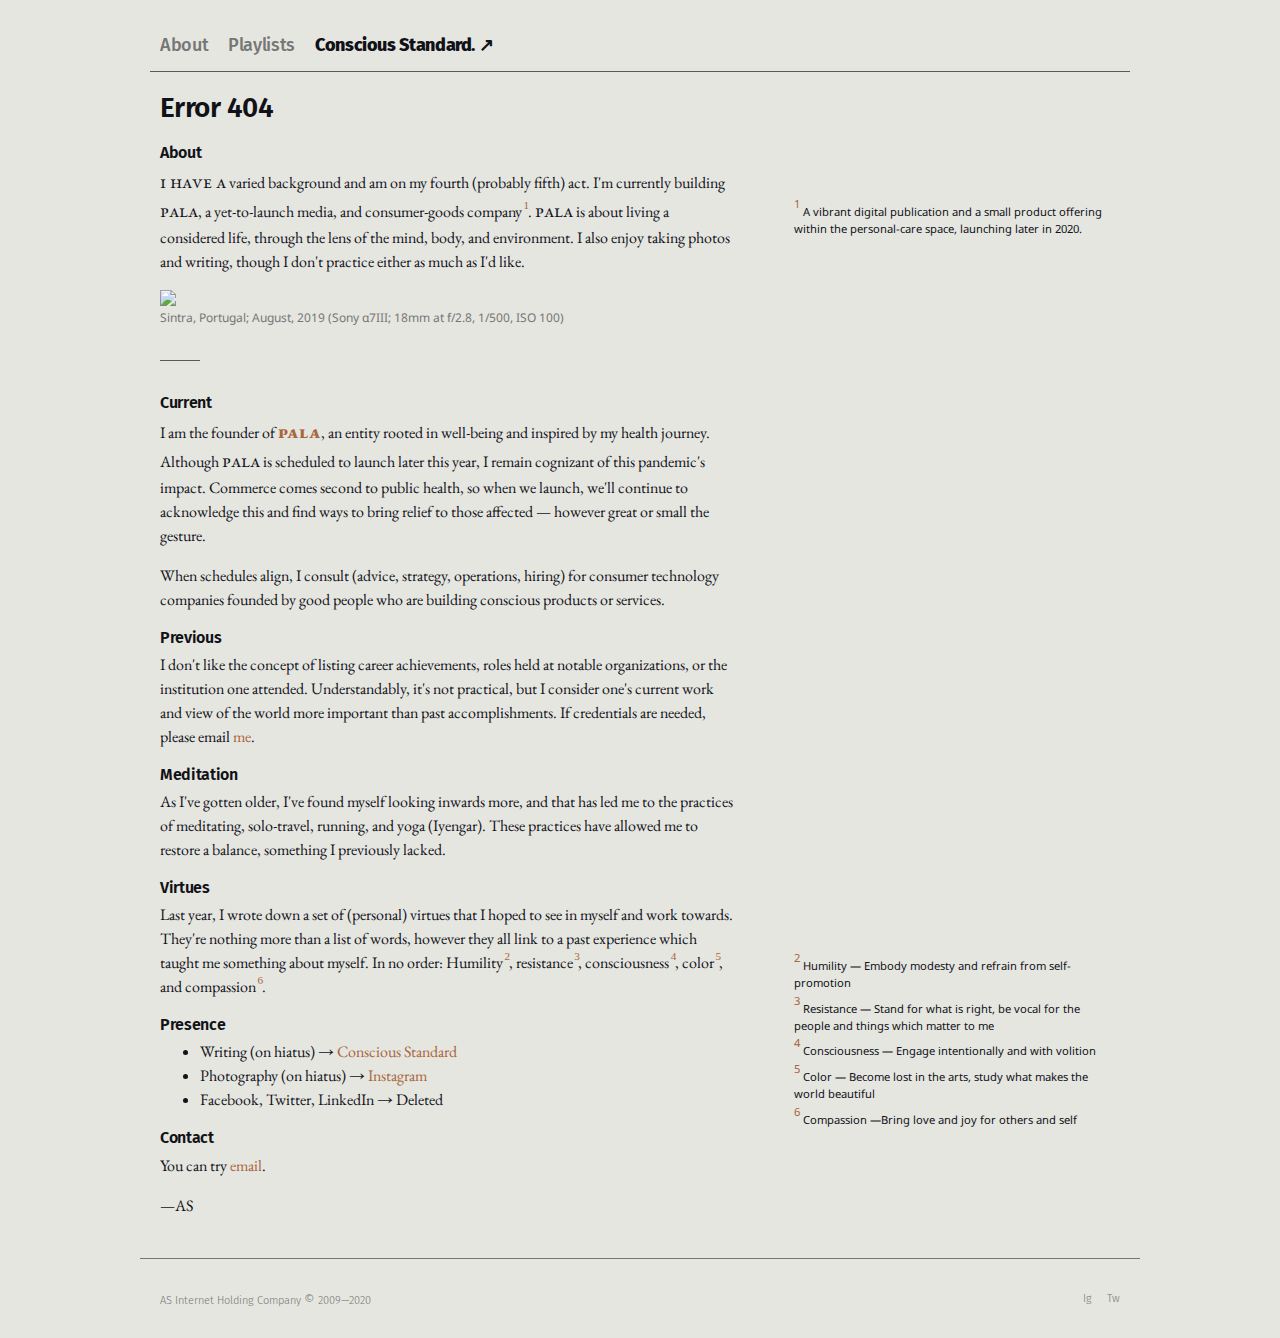
==== commit b66cc2f4: "update page" ====
--- a/index.html
+++ b/index.html
@@ -36,7 +36,7 @@
         <article class="container">
             <section>
                     <h1>
-                        Arj Selvam
+                        Error 404
                     </h1> 
                     <h2>
                         About
--- a/styles.css
+++ b/styles.css
@@ -73,6 +73,7 @@
  .short {
     width: 40px;
     border-style: solid;
+    border-color: #58585D;
     border-width: 0 0 1px;
     height: 1px;
     padding: 0;
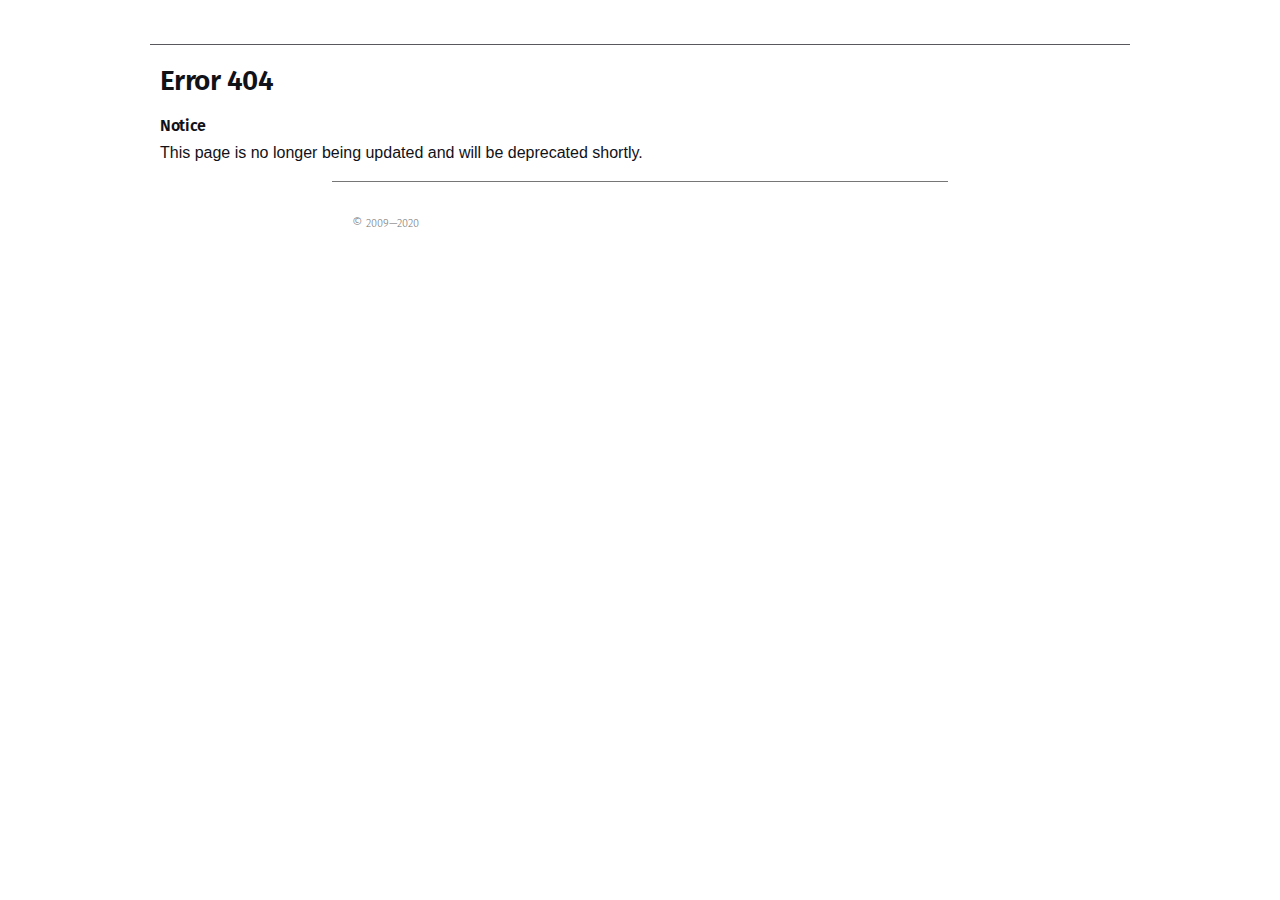
==== commit 2bf22b22: "finalize updates and deprecation" ====
--- a/index.html
+++ b/index.html
@@ -12,24 +12,18 @@
         </script>
         <meta charset="UTF-8">
         <meta name="viewport" content="width=device-width, initial-scale=1.0">
-        <title>Arj Selvam — Business, Meditation, Travel, Documentation</title>
+        <title>Error 404</title>
         <link rel="stylesheet" type="text/css" href="styles.css">
         <link href="https://fonts.googleapis.com/css?family=Fira+Sans:light, bold|Noto+Sans|EB+Garamond&display=swap" rel="stylesheet">
-        <link rel="canonical" href="https://www.arjselvam.com/">
+        <link rel="canonical" href="https://www.google.com/">
         <link rel="icon" type="image/png" href="favicon-16x16.png" sizes="16x16" />
         <link rel="icon" type="image/png" href="favicon-32x32.png" sizes="32x32" />
         <link rel="icon" type="image/ico" href="favicon.ico" />
-        <link rel="shortcut icon" href="https://www.arjselvam.com/favicon.ico">
     </head>
 
     <body>
         <header>
             <div class="container">            
-                <nav>
-                    <a class="highlighted" href="index.html">About</a>
-                    <a class="highlighted" href="playlists.html">Playlists</a>
-                    <a href="https://www.consciousstandard.com/">Conscious Standard. ↗</a>
-                </nav>
             </div>
         </header>
 
@@ -39,85 +33,14 @@
                         Error 404
                     </h1> 
                     <h2>
-                        About
+                        Notice
                     </h2>      
                     <p>
-                        <span class="newthought">i have a</span> varied background and am on my fourth (probably fifth) act. I'm currently building <span class="smallcaps">pala</span>, a yet-to-launch media, and consumer-goods company<label for="ref-sn-viv" class="margin-toggle sidenote-number"></label><input type="checkbox" id="ref-sn-viv" class="margin-toggle"/><span class="sidenote">A vibrant digital publication and a small product offering within the personal-care space, launching later in 2020.</span>. <span class="smallcaps">pala</span> is about living a considered life, through the lens of the mind, body, and environment. I also enjoy taking photos and writing, though I don't practice either as much as I'd like.</p>
-                    <p>
-                        <div class="aboutimage">
-                            <img src="images/A7300254-2.jpg">
-                            <br>
-                            <small class="caption">Sintra, Portugal; August, 2019 (Sony α7III; 18mm at f/2.8, 1/500, ISO 100)</small>
-                            <!-- <small class="caption">"<a href="https://youtu.be/ZL00UHZTMcU" target="_blank">Hotel Meditation</a>" in Zürich, Switzerland; 2019 (Sony α7III; 18mm at f/2.8, 1/500, ISO 100)</small> -->
-                        </div>
-                    </p>
-                    <!-- <svg class="nav-svg"><line x1="1" x2="1250" y1="2" y2="2" stroke="#000000" stroke-width="2.2" stroke-linecap="round" stroke-dasharray="0.00001, 5"/></svg> -->
-                    <hr class="short">
-                    <h2>
-                        Current
-                    </h2>
-                    <p>
-                        I am the founder of <b><a href="https://www.instagram.com/palasystem/"><span class="smallcaps">pala</span></a></b>, an entity rooted in well-being and inspired by my health journey. Although <span class="smallcaps">pala</span> is scheduled to launch later this year, I remain cognizant of this pandemic's impact. Commerce comes second to public health, so when we launch, we'll continue to acknowledge this and find ways to bring relief to those affected — however great or small the gesture. 
-                    </p>
-                    <p>
-                        When schedules align, I consult (advice, strategy, operations, hiring) for consumer technology companies founded by good people who are building conscious products or services.    
-                    </p>
-                    <h2>
-                        Previous
-                    </h2>
-                    <p>
-                        I don't like the concept of listing career achievements, roles held at notable organizations, or the institution one attended. Understandably, it's not practical, but I consider one's current work and view of the world more important than past accomplishments. If credentials are needed, please email <a href="mailto:arj+cv@arjselvam.com">me</a>.
-                    </p>
-                    <h2>
-                        Meditation
-                    </h2>
-                    <p>
-                        As I've gotten older, I've found myself looking inwards more, and that has led me to the practices of meditating, solo-travel, running, and yoga (Iyengar). These practices have allowed me to restore a balance, something I previously lacked.
-                    </p>
-                    <h2>
-                        Virtues
-                    </h2>
-                    <p>
-                        Last year, I wrote down a set of (personal) virtues that I hoped to see in myself and work towards. They're nothing more than a list of words, however they all link to a past experience which taught me something about myself. In no order: Humility<label for="ref-sn-viv" class="margin-toggle sidenote-number"></label><input type="checkbox" id="ref-sn-viv" class="margin-toggle"/><span class="sidenote">Humility — Embody modesty and refrain from self-promotion</span>, resistance<label for="ref-sn-viv" class="margin-toggle sidenote-number"></label><input type="checkbox" id="ref-sn-viv" class="margin-toggle"/><span class="sidenote">Resistance — Stand for what is right, be vocal for the people and things which matter to me</span>, consciousness<label for="ref-sn-viv" class="margin-toggle sidenote-number"></label><input type="checkbox" id="ref-sn-viv" class="margin-toggle"/><span class="sidenote">Consciousness — Engage intentionally and with volition</span>, color<label for="ref-sn-viv" class="margin-toggle sidenote-number"></label><input type="checkbox" id="ref-sn-viv" class="margin-toggle"/><span class="sidenote">Color — Become lost in the arts, study what makes the world beautiful</span>, and compassion<label for="ref-sn-viv" class="margin-toggle sidenote-number"></label><input type="checkbox" id="ref-sn-viv" class="margin-toggle"/><span class="sidenote">Compassion —Bring love and joy for others and self</span>.
-                    </p>
-                    <h2>
-                        Presence
-                    </h2>
-                    <p>
-                        
-                        <ul>
-                            <li>
-                                Writing (on hiatus) → <a href="https://consciousstandard.com/">Conscious Standard</a>
-                            </li>
-                            <li>
-                                Photography (on hiatus) → <a href="https://www.instagram.com/arj.s">Instagram</a>
-                            </li>
-                            <li>
-                                Facebook, Twitter, LinkedIn → Deleted
-                            </li>
-                        </ul>
-                    </p>
-                    <h2>
-                        Contact
-                    </h2>
-                    <p>
-                        You can try <a href="mailto:arj@arjselvam.com">email</a>.
-                    </p>
-                    <p>
-                        —AS
-                    </p>
-                        <br>
-                    </p>
-            </section>
-        </article>
+                        This page is no longer being updated and will be deprecated shortly.</p>
         <footer class="container">
             <p>
-                AS Internet Holding Company <span class="copyright">&copy;</span> 2009—2020
+                 <span class="copyright">&copy;</span> 2009—2020
             </p>
-            <nav>
-                <a href="https://www.instagram.com/arj.s/">Ig</a>
-                <a href="https://twitter.com/pala_system">Tw</a>
-            </nav>
         </footer>
     </body>
 </html>
--- a/styles.css
+++ b/styles.css
@@ -1,10 +1,10 @@
 body {
-    font-family: 'EB Garamond', serif;
+    font-family: 'Arial', serif;
     font-size: 16px;
     font-weight: light;
     color: #111118;
     line-height: 1.5;
-    background-color: #e5e6e0;
+    background-color: ##ffffff;
     /* display: inline-block; */
     text-align: left;
     counter-reset: sidenote-counter; 
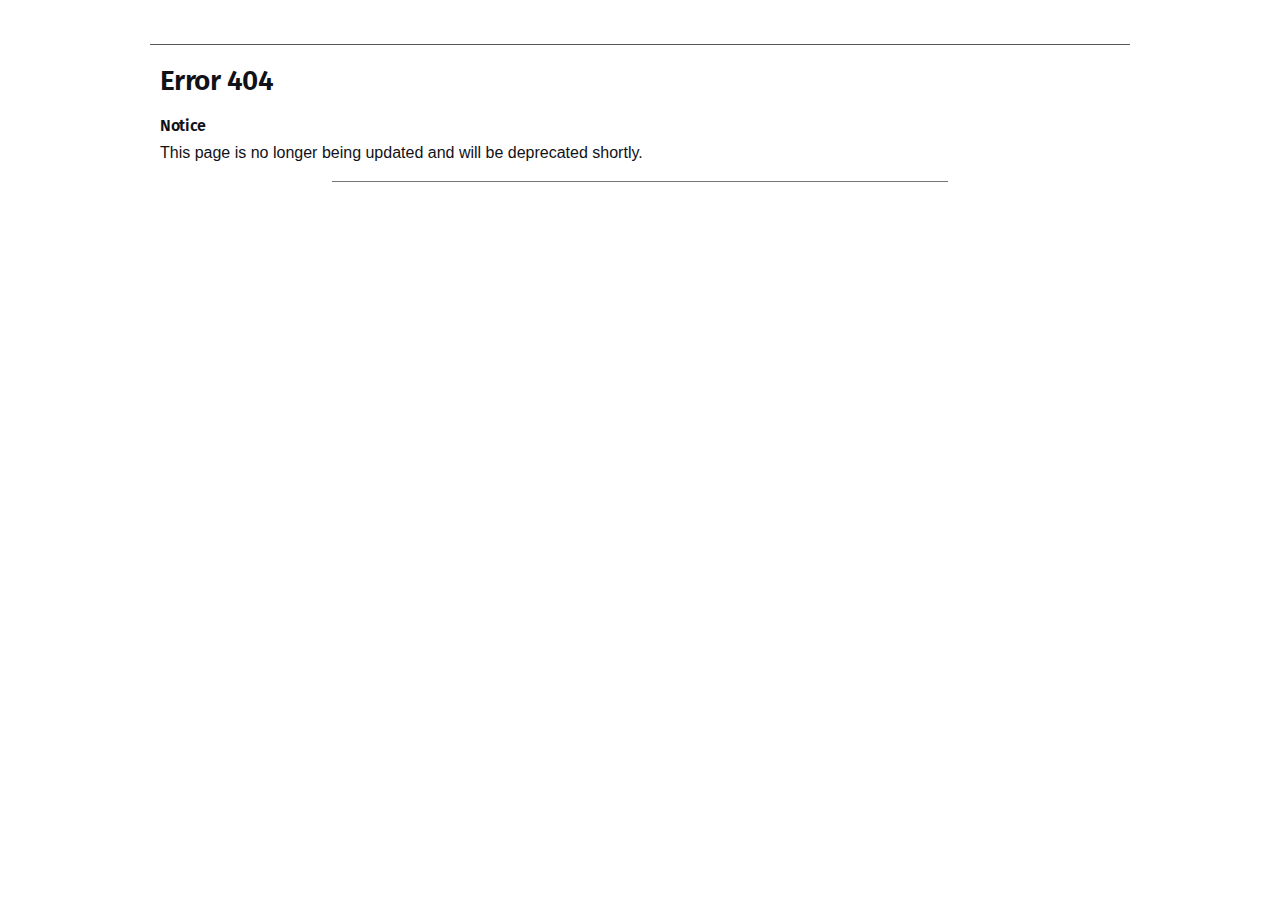
==== commit 782ff7fe: "updated footer" ====
--- a/index.html
+++ b/index.html
@@ -38,9 +38,6 @@
                     <p>
                         This page is no longer being updated and will be deprecated shortly.</p>
         <footer class="container">
-            <p>
-                 <span class="copyright">&copy;</span> 2009—2020
-            </p>
         </footer>
     </body>
 </html>
